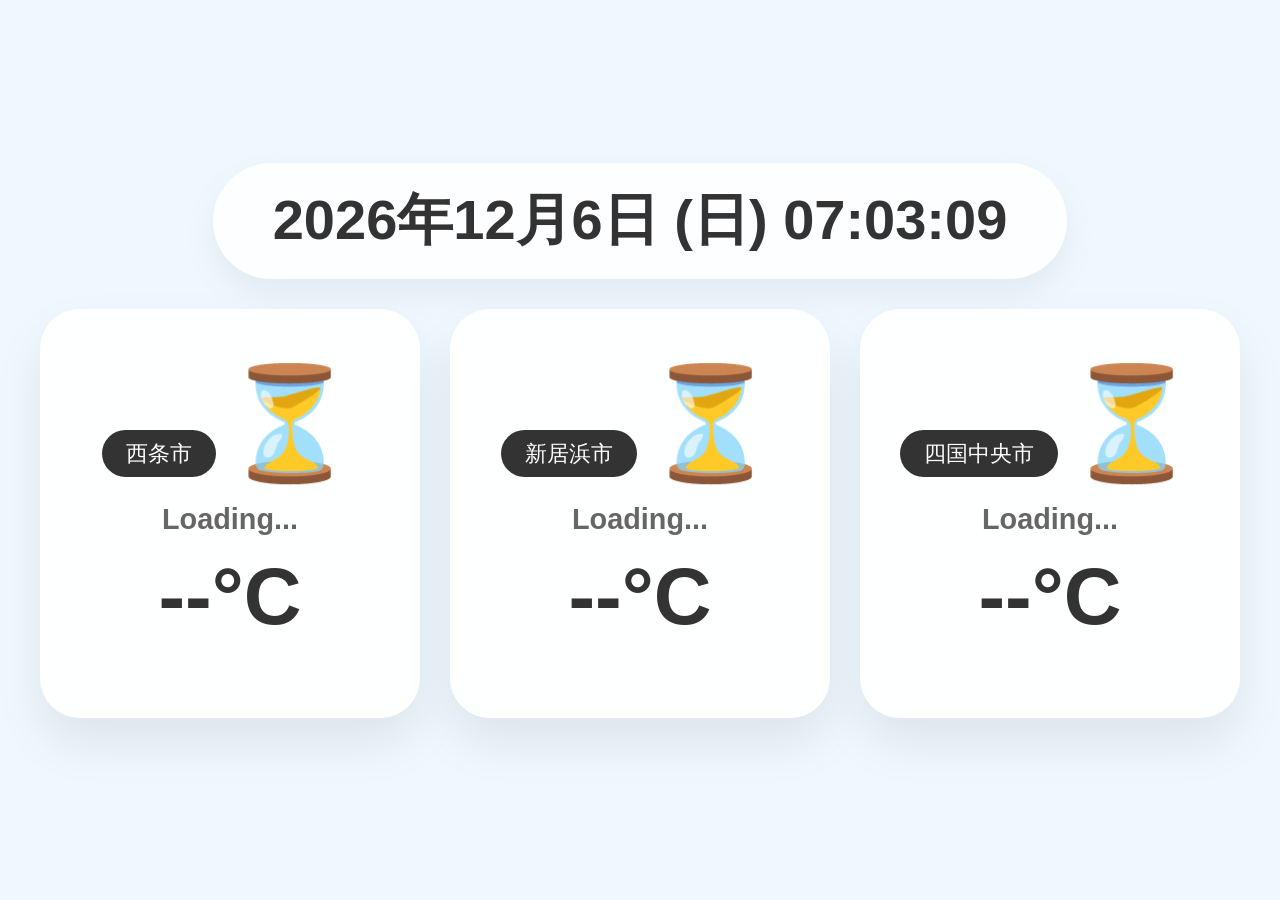
==== gemini-code-天気シンプル.html @ faa868eb "Add files via upload" ====
<!DOCTYPE html>
<html lang="ja">
<head>
    <meta charset="UTF-8">
    <title>東予3市 Dynamic Weather</title>
    <style>
        :root {
            --bg-color: #f0f8ff;
            --accent-color: #333;
        }

        body {
            font-family: 'Helvetica Neue', Arial, sans-serif;
            display: flex;
            flex-direction: column;
            justify-content: center;
            align-items: center;
            min-height: 100vh;
            margin: 0;
            background: var(--bg-color);
            transition: background 1s ease;
        }

        /* 日時表示エリアをさらに巨大化 */
        #current-datetime {
            font-size: 3.5rem; /* 2.2rem -> 3.5rem に大幅アップ */
            font-weight: bold;
            color: #333;
            background: rgba(255, 255, 255, 0.8);
            backdrop-filter: blur(5px);
            padding: 20px 60px; /* 横の余白も広げてゆったりと */
            border-radius: 60px;
            margin-top: 20px;
            margin-bottom: 10px; /* カードとの間の余白 */
            box-shadow: 0 15px 35px rgba(0,0,0,0.06);
            animation: fadeIn 1s forwards ease-out;
            text-align: center;
        }

        /* コンテナの幅 */
        .weather-container {
            display: flex;
            gap: 30px;
            padding: 20px 40px 40px 40px;
            max-width: 1400px;
            width: 100%;
            justify-content: center;
            box-sizing: border-box;
            flex-wrap: wrap;
        }

        /* カードのスタイル */
        .weather-card {
            background: rgba(255, 255, 255, 0.9);
            backdrop-filter: blur(10px);
            padding: 50px 40px;
            border-radius: 40px;
            text-align: center;
            box-shadow: 0 25px 50px rgba(0,0,0,0.08);
            transform: translateY(50px);
            opacity: 0;
            animation: floatIn 1s forwards ease-out;
            flex: 1;
            min-width: 320px;
            box-sizing: border-box;
        }

        @keyframes fadeIn {
            from { opacity: 0; transform: translateY(-20px); }
            to { opacity: 1; transform: translateY(0); }
        }

        .weather-card:nth-child(1) { animation-delay: 0s; }
        .weather-card:nth-child(2) { animation-delay: 0.2s; }
        .weather-card:nth-child(3) { animation-delay: 0.4s; }

        @keyframes floatIn {
            to { transform: translateY(0); opacity: 1; }
        }

        /* アイコン */
        .icon {
            font-size: 110px;
            display: inline-block;
            margin-bottom: 15px;
        }

        .bounce { animation: bounce 2s infinite ease-in-out; }
        @keyframes bounce {
            0%, 100% { transform: translateY(0); }
            50% { transform: translateY(-20px); }
        }

        .spin { animation: spin 10s infinite linear; }
        @keyframes spin { from { transform: rotate(0deg); } to { transform: rotate(360deg); } }

        /* 文字サイズ */
        .temp { font-size: 5rem; font-weight: bold; color: var(--accent-color); margin: 15px 0; }
        .status { font-size: 1.8rem; color: #666; font-weight: bold; }
        .location { font-size: 1.4rem; background: #333; color: #fff; padding: 8px 24px; border-radius: 25px; display: inline-block; }
        .last-update { font-size: 0.95rem; color: #999; margin-top: 25px; }
    </style>
</head>
<body>

    <div id="current-datetime">----年--月--日 (水) --:--:--</div>

    <div class="weather-container">
        <div class="weather-card" id="saijo">
            <div class="location">西条市</div>
            <div class="icon">⏳</div>
            <div class="status">Loading...</div>
            <div class="temp">--°C</div>
            <div class="last-update"></div>
        </div>

        <div class="weather-card" id="niihama">
            <div class="location">新居浜市</div>
            <div class="icon">⏳</div>
            <div class="status">Loading...</div>
            <div class="temp">--°C</div>
            <div class="last-update"></div>
        </div>

        <div class="weather-card" id="shikokuchuo">
            <div class="location">四国中央市</div>
            <div class="icon">⏳</div>
            <div class="status">Loading...</div>
            <div class="temp">--°C</div>
            <div class="last-update"></div>
        </div>
    </div>

    <script>
        const CITIES = [
            { id: 'saijo', lat: 33.91, lon: 133.18 },
            { id: 'niihama', lat: 33.96, lon: 133.28 },
            { id: 'shikokuchuo', lat: 33.98, lon: 133.54 }
        ];

        function updateClock() {
            const now = new Date();
            const year = now.getFullYear();
            const month = now.getMonth() + 1;
            const date = now.getDate();
            const dayList = ['日', '月', '火', '水', '木', '金', '土'];
            const day = dayList[now.getDay()];
            
            const hours = String(now.getHours()).padStart(2, '0');
            const minutes = String(now.getMinutes()).padStart(2, '0');
            const seconds = String(now.getSeconds()).padStart(2, '0');

            document.getElementById('current-datetime').innerText = 
                `${year}年${month}月${date}日 (${day}) ${hours}:${minutes}:${seconds}`;
        }

        async function updateWeather() {
            try {
                const lats = CITIES.map(c => c.lat).join(',');
                const lons = CITIES.map(c => c.lon).join(',');
                
                const response = await fetch(`https://api.open-meteo.com/v1/forecast?latitude=${lats}&longitude=${lons}&current_weather=true&timezone=Asia%2FTokyo`);
                const data = await response.json();

                const weatherDataArray = Array.isArray(data) ? data : [data];

                let totalColorR = 0, totalColorG = 0, totalColorB = 0;

                weatherDataArray.forEach((weatherData, index) => {
                    const { temperature, weathercode } = weatherData.current_weather;
                    const city = CITIES[index];
                    
                    let info = { text: "不明", icon: "❓", color: "#f0f8ff", animate: "" };
                    
                    if (weathercode === 0) {
                        info = { text: "快晴", icon: "☀️", color: "#fff9e6", animate: "spin" };
                    } else if (weathercode <= 3) {
                        info = { text: "晴れ・曇り", icon: "🌤", color: "#e6f7ff", animate: "bounce" };
                    } else if (weathercode >= 61) {
                        info = { text: "雨", icon: "☔", color: "#e1e1f5", animate: "bounce" };
                    }

                    const hex = info.color.replace('#', '');
                    totalColorR += parseInt(hex.substring(0, 2), 16);
                    totalColorG += parseInt(hex.substring(2, 4), 16);
                    totalColorB += parseInt(hex.substring(4, 6), 16);

                    const card = document.getElementById(city.id);
                    
                    const iconEl = card.querySelector('.icon');
                    iconEl.innerText = info.icon;
                    iconEl.className = `icon ${info.animate}`;
                    
                    card.querySelector('.status').innerText = info.text;
                    card.querySelector('.temp').innerText = `${temperature}°C`;
                    card.querySelector('.last-update').innerText = `取得時刻: ${new Date().toLocaleTimeString()}`;
                });

                const avgR = Math.round(totalColorR / CITIES.length);
                const avgG = Math.round(totalColorG / CITIES.length);
                const avgB = Math.round(totalColorB / CITIES.length);
                document.body.style.backgroundColor = `rgb(${avgR}, ${avgG}, ${avgB})`;

            } catch (e) {
                console.error("エラーだね", e);
            }
        }

        updateClock();
        setInterval(updateClock, 1000);

        updateWeather();
        setInterval(updateWeather, 3600000);
    </script>
</body>
</html>
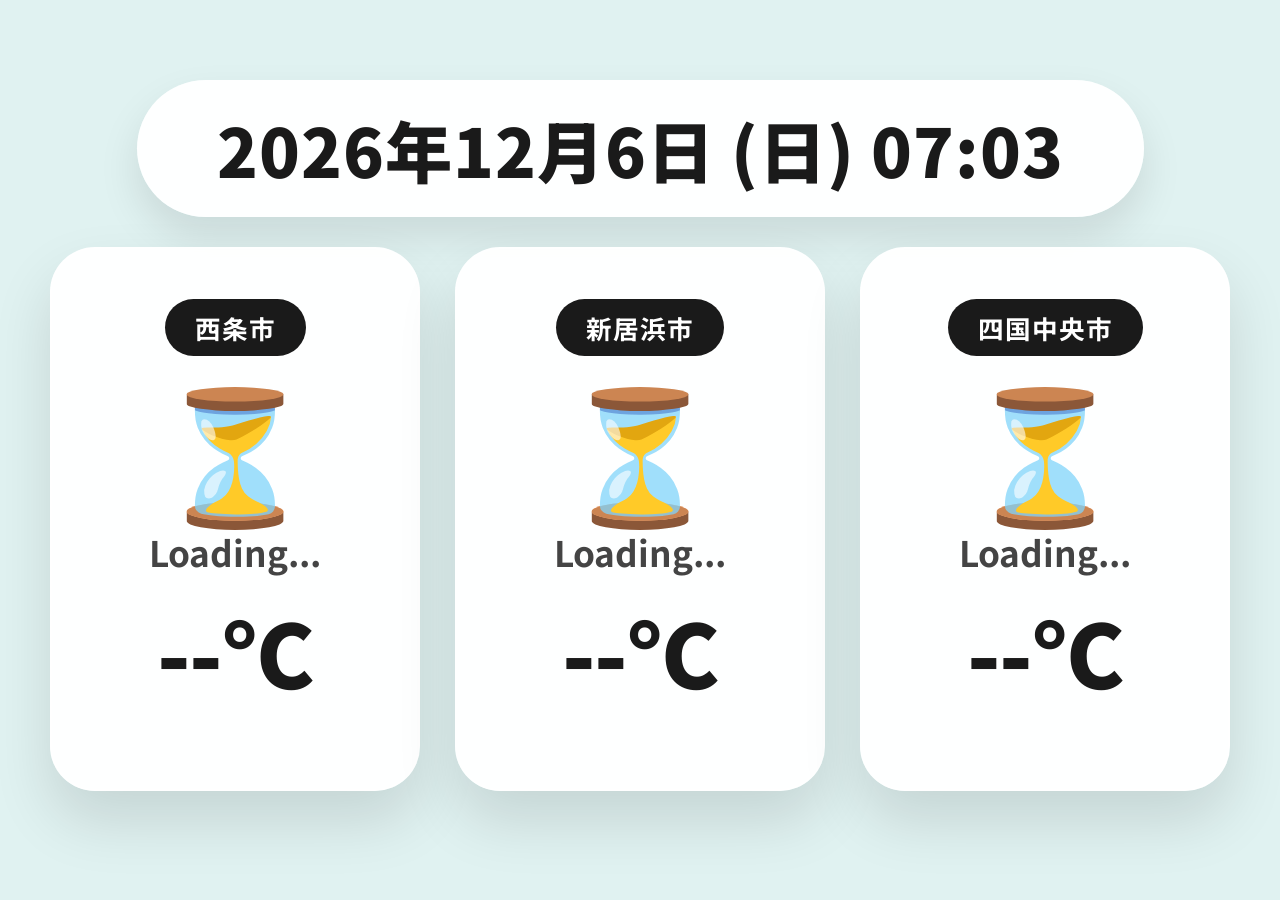
==== commit bec295cf: "Update gemini-code-天気シンプル.html" ====
--- a/gemini-code-天気シンプル.html
+++ b/gemini-code-天気シンプル.html
@@ -2,15 +2,19 @@
 <html lang="ja">
 <head>
     <meta charset="UTF-8">
-    <title>東予3市 Dynamic Weather</title>
+    <title>東予3市 Dynamic Weather - Summer Edition</title>
+    <link rel="preconnect" href="https://fonts.googleapis.com">
+    <link rel="preconnect" href="https://fonts.gstatic.com" crossorigin>
+    <link href="https://fonts.googleapis.com/css2?family=Noto+Color+Emoji&family=Noto+Sans+JP:wght@700;900&display=swap" rel="stylesheet">
+    
     <style>
         :root {
-            --bg-color: #f0f8ff;
-            --accent-color: #333;
+            --bg-color: #e0f2f1; /* 夏らしい爽やかな薄いミントブルー */
+            --text-main: #1a1a1a; /* コントラストを上げるためにより黒く */
         }
 
         body {
-            font-family: 'Helvetica Neue', Arial, sans-serif;
+            font-family: 'Noto Sans JP', 'Noto Color Emoji', 'Helvetica Neue', Arial, sans-serif;
             display: flex;
             flex-direction: column;
             justify-content: center;
@@ -19,30 +23,32 @@
             margin: 0;
             background: var(--bg-color);
             transition: background 1s ease;
-        }
-
-        /* 日時表示エリアをさらに巨大化 */
+            overflow: hidden; /* サイネージ用に見切れ・スクロールを防止 */
+        }
+
+        /* 日時表示エリア（秒なし・超高コントラスト） */
         #current-datetime {
-            font-size: 3.5rem; /* 2.2rem -> 3.5rem に大幅アップ */
-            font-weight: bold;
-            color: #333;
-            background: rgba(255, 255, 255, 0.8);
-            backdrop-filter: blur(5px);
-            padding: 20px 60px; /* 横の余白も広げてゆったりと */
-            border-radius: 60px;
-            margin-top: 20px;
-            margin-bottom: 10px; /* カードとの間の余白 */
-            box-shadow: 0 15px 35px rgba(0,0,0,0.06);
+            font-size: 4.2rem;
+            font-weight: 900;
+            color: var(--text-main);
+            background: rgba(255, 255, 255, 0.95);
+            backdrop-filter: blur(8px);
+            padding: 20px 80px;
+            border-radius: 80px;
+            margin-top: 10px;
+            margin-bottom: 20px;
+            box-shadow: 0 20px 40px rgba(0,0,0,0.1);
             animation: fadeIn 1s forwards ease-out;
             text-align: center;
+            letter-spacing: 1px;
         }
 
         /* コンテナの幅 */
         .weather-container {
             display: flex;
-            gap: 30px;
-            padding: 20px 40px 40px 40px;
-            max-width: 1400px;
+            gap: 35px;
+            padding: 10px 50px 40px 50px;
+            max-width: 1600px;
             width: 100%;
             justify-content: center;
             box-sizing: border-box;
@@ -51,18 +57,19 @@
 
         /* カードのスタイル */
         .weather-card {
-            background: rgba(255, 255, 255, 0.9);
-            backdrop-filter: blur(10px);
+            background: rgba(255, 255, 255, 0.95);
+            backdrop-filter: blur(12px);
             padding: 50px 40px;
-            border-radius: 40px;
+            border-radius: 45px;
             text-align: center;
-            box-shadow: 0 25px 50px rgba(0,0,0,0.08);
+            box-shadow: 0 30px 60px rgba(0,0,0,0.12);
             transform: translateY(50px);
             opacity: 0;
             animation: floatIn 1s forwards ease-out;
             flex: 1;
-            min-width: 320px;
+            min-width: 340px;
             box-sizing: border-box;
+            border: 2px solid rgba(255,255,255,0.5);
         }
 
         @keyframes fadeIn {
@@ -78,37 +85,69 @@
             to { transform: translateY(0); opacity: 1; }
         }
 
-        /* アイコン */
+        /* 都市名のバッジ */
+        .location { 
+            font-size: 1.6rem;
+            background: #1a1a1a;
+            color: #fff; 
+            padding: 10px 30px; 
+            border-radius: 30px; 
+            display: inline-block; 
+            font-weight: 700;
+            letter-spacing: 1px;
+        }
+
+        /* アイコン（都市名と被らないようマージンを調整、動きを少なめに） */
         .icon {
-            font-size: 110px;
+            font-size: 130px;
             display: inline-block;
+            margin-top: 25px; /* 上の都市名バッジとの隙間をしっかり確保 */
             margin-bottom: 15px;
-        }
-
-        .bounce { animation: bounce 2s infinite ease-in-out; }
+            line-height: 1;
+        }
+
+        /* バウンスの動きを半分（-10px）にし、3秒かけてゆったり動かす */
+        .bounce { animation: bounce 3s infinite ease-in-out; }
         @keyframes bounce {
             0%, 100% { transform: translateY(0); }
-            50% { transform: translateY(-20px); }
-        }
-
-        .spin { animation: spin 10s infinite linear; }
+            50% { transform: translateY(-10px); } 
+        }
+
+        /* 回転も12秒かけて超ゆっくり回す */
+        .spin { animation: spin 12s infinite linear; }
         @keyframes spin { from { transform: rotate(0deg); } to { transform: rotate(360deg); } }
 
         /* 文字サイズ */
-        .temp { font-size: 5rem; font-weight: bold; color: var(--accent-color); margin: 15px 0; }
-        .status { font-size: 1.8rem; color: #666; font-weight: bold; }
-        .location { font-size: 1.4rem; background: #333; color: #fff; padding: 8px 24px; border-radius: 25px; display: inline-block; }
-        .last-update { font-size: 0.95rem; color: #999; margin-top: 25px; }
+        .temp { 
+            font-size: 5.5rem; 
+            font-weight: 900; 
+            color: var(--text-main); 
+            margin: 10px 0; 
+            letter-spacing: -2px;
+        }
+        
+        .status { 
+            font-size: 2.2rem; 
+            color: #444; 
+            font-weight: 700; 
+        }
+        
+        .last-update { 
+            font-size: 1rem; 
+            color: #777; 
+            margin-top: 25px; 
+            font-weight: 700;
+        }
     </style>
 </head>
 <body>
 
-    <div id="current-datetime">----年--月--日 (水) --:--:--</div>
+    <div id="current-datetime">----年--月--日 (水) --:--</div>
 
     <div class="weather-container">
         <div class="weather-card" id="saijo">
             <div class="location">西条市</div>
-            <div class="icon">⏳</div>
+            <div><span class="icon">⏳</span></div>
             <div class="status">Loading...</div>
             <div class="temp">--°C</div>
             <div class="last-update"></div>
@@ -116,7 +155,7 @@
 
         <div class="weather-card" id="niihama">
             <div class="location">新居浜市</div>
-            <div class="icon">⏳</div>
+            <div><span class="icon">⏳</span></div>
             <div class="status">Loading...</div>
             <div class="temp">--°C</div>
             <div class="last-update"></div>
@@ -124,7 +163,7 @@
 
         <div class="weather-card" id="shikokuchuo">
             <div class="location">四国中央市</div>
-            <div class="icon">⏳</div>
+            <div><span class="icon">⏳</span></div>
             <div class="status">Loading...</div>
             <div class="temp">--°C</div>
             <div class="last-update"></div>
@@ -146,12 +185,12 @@
             const dayList = ['日', '月', '火', '水', '木', '金', '土'];
             const day = dayList[now.getDay()];
             
+            // 時・分のみ（秒は取得しない）
             const hours = String(now.getHours()).padStart(2, '0');
             const minutes = String(now.getMinutes()).padStart(2, '0');
-            const seconds = String(now.getSeconds()).padStart(2, '0');
 
             document.getElementById('current-datetime').innerText = 
-                `${year}年${month}月${date}日 (${day}) ${hours}:${minutes}:${seconds}`;
+                `${year}年${month}月${date}日 (${day}) ${hours}:${minutes}`;
         }
 
         async function updateWeather() {
@@ -170,14 +209,14 @@
                     const { temperature, weathercode } = weatherData.current_weather;
                     const city = CITIES[index];
                     
-                    let info = { text: "不明", icon: "❓", color: "#f0f8ff", animate: "" };
+                    let info = { text: "不明", icon: "❓", color: "#e0f2f1", animate: "" };
                     
                     if (weathercode === 0) {
-                        info = { text: "快晴", icon: "☀️", color: "#fff9e6", animate: "spin" };
+                        info = { text: "快晴", icon: "☀️", color: "#fff3e0", animate: "spin" };
                     } else if (weathercode <= 3) {
-                        info = { text: "晴れ・曇り", icon: "🌤", color: "#e6f7ff", animate: "bounce" };
+                        info = { text: "晴れ・曇り", icon: "🌤", color: "#e1f5fe", animate: "bounce" };
                     } else if (weathercode >= 61) {
-                        info = { text: "雨", icon: "☔", color: "#e1e1f5", animate: "bounce" };
+                        info = { text: "雨", icon: "☔", color: "#e8eaf6", animate: "bounce" };
                     }
 
                     const hex = info.color.replace('#', '');
@@ -193,7 +232,7 @@
                     
                     card.querySelector('.status').innerText = info.text;
                     card.querySelector('.temp').innerText = `${temperature}°C`;
-                    card.querySelector('.last-update').innerText = `取得時刻: ${new Date().toLocaleTimeString()}`;
+                    card.querySelector('.last-update').innerText = `取得時刻: ${new Date().toLocaleTimeString([], {hour: '2-digit', minute:'2-digit'})}`;
                 });
 
                 const avgR = Math.round(totalColorR / CITIES.length);
@@ -207,10 +246,10 @@
         }
 
         updateClock();
-        setInterval(updateClock, 1000);
+        setInterval(updateClock, 1000); // 1秒ごとにチェック（分の切り替わりをスムーズにするため）
 
         updateWeather();
         setInterval(updateWeather, 3600000);
     </script>
 </body>
-</html>+</html>
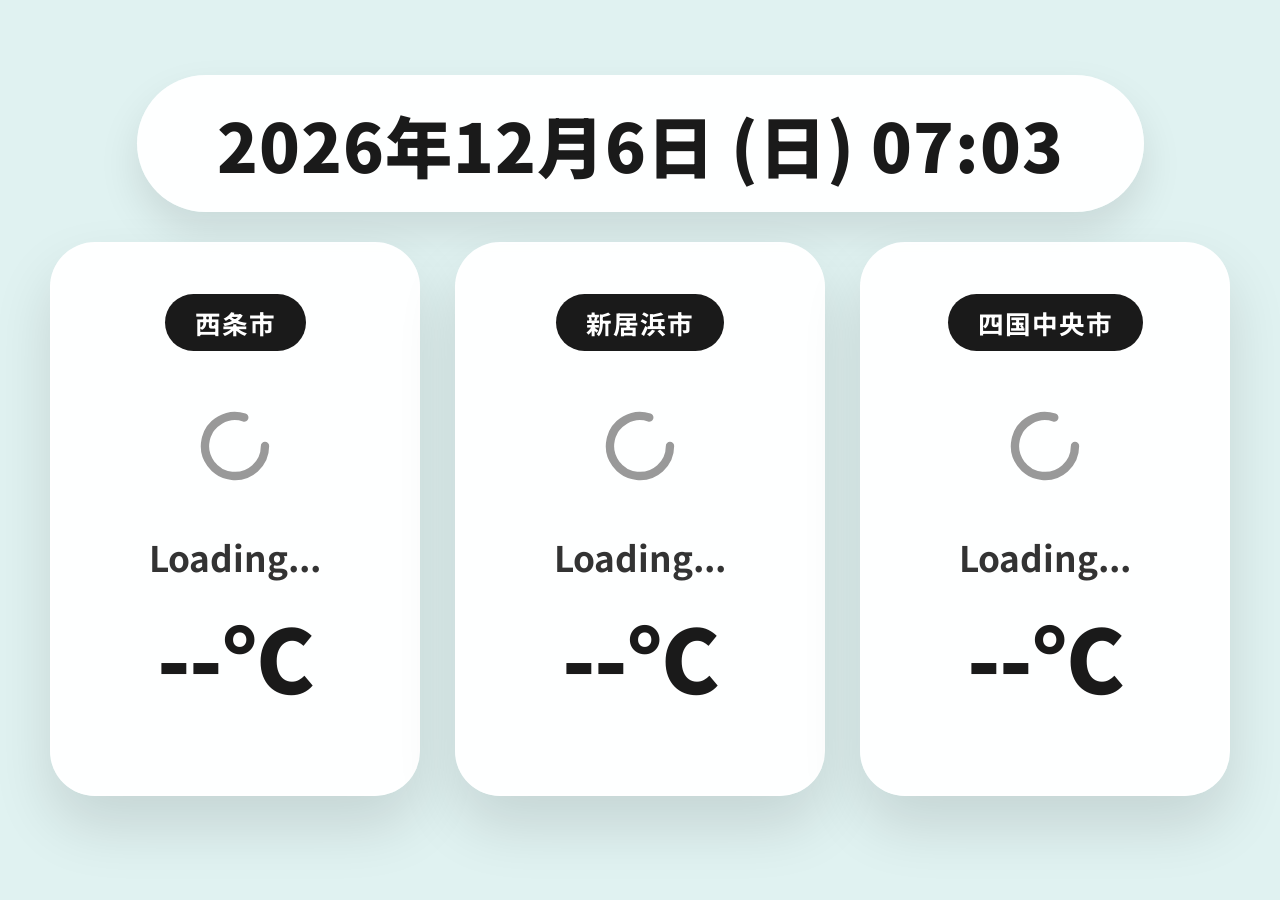
==== commit d955c451: "Update gemini-code-天気シンプル.html" ====
--- a/gemini-code-天気シンプル.html
+++ b/gemini-code-天気シンプル.html
@@ -2,19 +2,19 @@
 <html lang="ja">
 <head>
     <meta charset="UTF-8">
-    <title>東予3市 Dynamic Weather - Summer Edition</title>
+    <title>東予3市 Dynamic Weather - High Visibility Edition</title>
     <link rel="preconnect" href="https://fonts.googleapis.com">
     <link rel="preconnect" href="https://fonts.gstatic.com" crossorigin>
-    <link href="https://fonts.googleapis.com/css2?family=Noto+Color+Emoji&family=Noto+Sans+JP:wght@700;900&display=swap" rel="stylesheet">
+    <link href="https://fonts.googleapis.com/css2?family=Noto+Sans+JP:wght@700;900&display=swap" rel="stylesheet">
     
     <style>
         :root {
             --bg-color: #e0f2f1; /* 夏らしい爽やかな薄いミントブルー */
-            --text-main: #1a1a1a; /* コントラストを上げるためにより黒く */
+            --text-main: #1a1a1a; /* 超高コントラストな黒 */
         }
 
         body {
-            font-family: 'Noto Sans JP', 'Noto Color Emoji', 'Helvetica Neue', Arial, sans-serif;
+            font-family: 'Noto Sans JP', 'Helvetica Neue', Arial, sans-serif;
             display: flex;
             flex-direction: column;
             justify-content: center;
@@ -23,7 +23,7 @@
             margin: 0;
             background: var(--bg-color);
             transition: background 1s ease;
-            overflow: hidden; /* サイネージ用に見切れ・スクロールを防止 */
+            overflow: hidden; /* スクロールバーを強制非表示 */
         }
 
         /* 日時表示エリア（秒なし・超高コントラスト） */
@@ -97,24 +97,25 @@
             letter-spacing: 1px;
         }
 
-        /* アイコン（都市名と被らないようマージンを調整、動きを少なめに） */
-        .icon {
-            font-size: 130px;
-            display: inline-block;
-            margin-top: 25px; /* 上の都市名バッジとの隙間をしっかり確保 */
-            margin-bottom: 15px;
-            line-height: 1;
-        }
-
-        /* バウンスの動きを半分（-10px）にし、3秒かけてゆったり動かす */
+        /* アイコン表示エリア（絶対に被らないよう上の余白を多めに） */
+        .icon-box {
+            width: 140px;
+            height: 140px;
+            margin: 25px auto 15px auto; /* 上に25pxのガッツリ隙間を確保 */
+            display: flex;
+            justify-content: center;
+            align-items: center;
+        }
+
+        /* アニメーション控えめ（バウンス幅をさらに小さくマイルドに） */
         .bounce { animation: bounce 3s infinite ease-in-out; }
         @keyframes bounce {
             0%, 100% { transform: translateY(0); }
-            50% { transform: translateY(-10px); } 
-        }
-
-        /* 回転も12秒かけて超ゆっくり回す */
-        .spin { animation: spin 12s infinite linear; }
+            50% { transform: translateY(-8px); } /* 8pxだけゆったり動かす */
+        }
+
+        /* 回転も超ゆっくり（15秒かけて1周） */
+        .spin { animation: spin 15s infinite linear; }
         @keyframes spin { from { transform: rotate(0deg); } to { transform: rotate(360deg); } }
 
         /* 文字サイズ */
@@ -128,7 +129,7 @@
         
         .status { 
             font-size: 2.2rem; 
-            color: #444; 
+            color: #333; 
             font-weight: 700; 
         }
         
@@ -147,7 +148,7 @@
     <div class="weather-container">
         <div class="weather-card" id="saijo">
             <div class="location">西条市</div>
-            <div><span class="icon">⏳</span></div>
+            <div class="icon-box"></div>
             <div class="status">Loading...</div>
             <div class="temp">--°C</div>
             <div class="last-update"></div>
@@ -155,7 +156,7 @@
 
         <div class="weather-card" id="niihama">
             <div class="location">新居浜市</div>
-            <div><span class="icon">⏳</span></div>
+            <div class="icon-box"></div>
             <div class="status">Loading...</div>
             <div class="temp">--°C</div>
             <div class="last-update"></div>
@@ -163,7 +164,7 @@
 
         <div class="weather-card" id="shikokuchuo">
             <div class="location">四国中央市</div>
-            <div><span class="icon">⏳</span></div>
+            <div class="icon-box"></div>
             <div class="status">Loading...</div>
             <div class="temp">--°C</div>
             <div class="last-update"></div>
@@ -176,6 +177,15 @@
             { id: 'niihama', lat: 33.96, lon: 133.28 },
             { id: 'shikokuchuo', lat: 33.98, lon: 133.54 }
         ];
+
+        // 絶対にバグらないSVGアイコンのデータ（夏らしくクッキリした色調）
+        const ICONS = {
+            loading: `<svg width="80" height="80" viewBox="0 0 24 24" fill="none" stroke="#999" stroke-width="2.5" stroke-linecap="round" class="spin"><path d="M21 12a9 9 0 1 1-6.219-8.56"/></svg>`,
+            clear: `<svg width="130" height="130" viewBox="0 0 24 24" fill="none" stroke="#ff8c00" stroke-width="2" stroke-linecap="round" stroke-linejoin="round" class="spin"><circle cx="12" cy="12" r="4"/><path d="M12 2v2M12 20v2M4.93 4.93l1.41 1.41M17.66 17.66l1.41 1.41M2 12h2M20 12h2M6.34 17.66l-1.41 1.41M19.07 4.93l-1.41 1.41"/></svg>`,
+            cloudy: `<svg width="130" height="130" viewBox="0 0 24 24" fill="none" stroke="#0288d1" stroke-width="2" stroke-linecap="round" stroke-linejoin="round" class="bounce"><path d="M12 2v2M4.93 4.93l1.41 1.41M20 12h2M19.07 4.93l-1.41 1.41"/><path d="M20 17.58A5 5 0 0 0 18 8h-1.26A8 8 0 1 0 4 16.25" fill="#fff" fill-opacity="0.8"/></svg>`,
+            rain: `<svg width="120" height="120" viewBox="0 0 24 24" fill="none" stroke="#3f51b5" stroke-width="2" stroke-linecap="round" stroke-linejoin="round" class="bounce"><path d="M20 16.58A5 5 0 0 0 18 7h-1.26A8 8 0 1 0 4 15.25"/><path d="M8 19l-1 3M12 19l-1 3M16 19l-1 3"/></svg>`,
+            unknown: `<svg width="100" height="100" viewBox="0 0 24 24" fill="none" stroke="#777" stroke-width="2" stroke-linecap="round"><circle cx="12" cy="12" r="10"/><path d="M9.09 9a3 3 0 0 1 5.83 1c0 2-3 3-3 3M12 17h.01"/></svg>`
+        };
 
         function updateClock() {
             const now = new Date();
@@ -185,13 +195,15 @@
             const dayList = ['日', '月', '火', '水', '木', '金', '土'];
             const day = dayList[now.getDay()];
             
-            // 時・分のみ（秒は取得しない）
             const hours = String(now.getHours()).padStart(2, '0');
             const minutes = String(now.getMinutes()).padStart(2, '0');
 
             document.getElementById('current-datetime').innerText = 
                 `${year}年${month}月${date}日 (${day}) ${hours}:${minutes}`;
         }
+
+        // 初期状態でローディングアニメーションを表示
+        document.querySelectorAll('.icon-box').forEach(el => el.innerHTML = ICONS.loading);
 
         async function updateWeather() {
             try {
@@ -209,14 +221,14 @@
                     const { temperature, weathercode } = weatherData.current_weather;
                     const city = CITIES[index];
                     
-                    let info = { text: "不明", icon: "❓", color: "#e0f2f1", animate: "" };
+                    let info = { text: "不明", iconHtml: ICONS.unknown, color: "#e0f2f1" };
                     
                     if (weathercode === 0) {
-                        info = { text: "快晴", icon: "☀️", color: "#fff3e0", animate: "spin" };
+                        info = { text: "快晴", iconHtml: ICONS.clear, color: "#fff3e0" }; // 爽やかな薄オレンジ
                     } else if (weathercode <= 3) {
-                        info = { text: "晴れ・曇り", icon: "🌤", color: "#e1f5fe", animate: "bounce" };
+                        info = { text: "晴れ・曇り", iconHtml: ICONS.cloudy, color: "#e1f5fe" }; // 涼しいライトブルー
                     } else if (weathercode >= 61) {
-                        info = { text: "雨", icon: "☔", color: "#e8eaf6", animate: "bounce" };
+                        info = { text: "雨", iconHtml: ICONS.rain, color: "#e8eaf6" }; // すっきりした薄紫
                     }
 
                     const hex = info.color.replace('#', '');
@@ -226,9 +238,8 @@
 
                     const card = document.getElementById(city.id);
                     
-                    const iconEl = card.querySelector('.icon');
-                    iconEl.innerText = info.icon;
-                    iconEl.className = `icon ${info.animate}`;
+                    // アイコンボックスの中身をSVGコードに差し替え
+                    card.querySelector('.icon-box').innerHTML = info.iconHtml;
                     
                     card.querySelector('.status').innerText = info.text;
                     card.querySelector('.temp').innerText = `${temperature}°C`;
@@ -246,7 +257,7 @@
         }
 
         updateClock();
-        setInterval(updateClock, 1000); // 1秒ごとにチェック（分の切り替わりをスムーズにするため）
+        setInterval(updateClock, 1000);
 
         updateWeather();
         setInterval(updateWeather, 3600000);
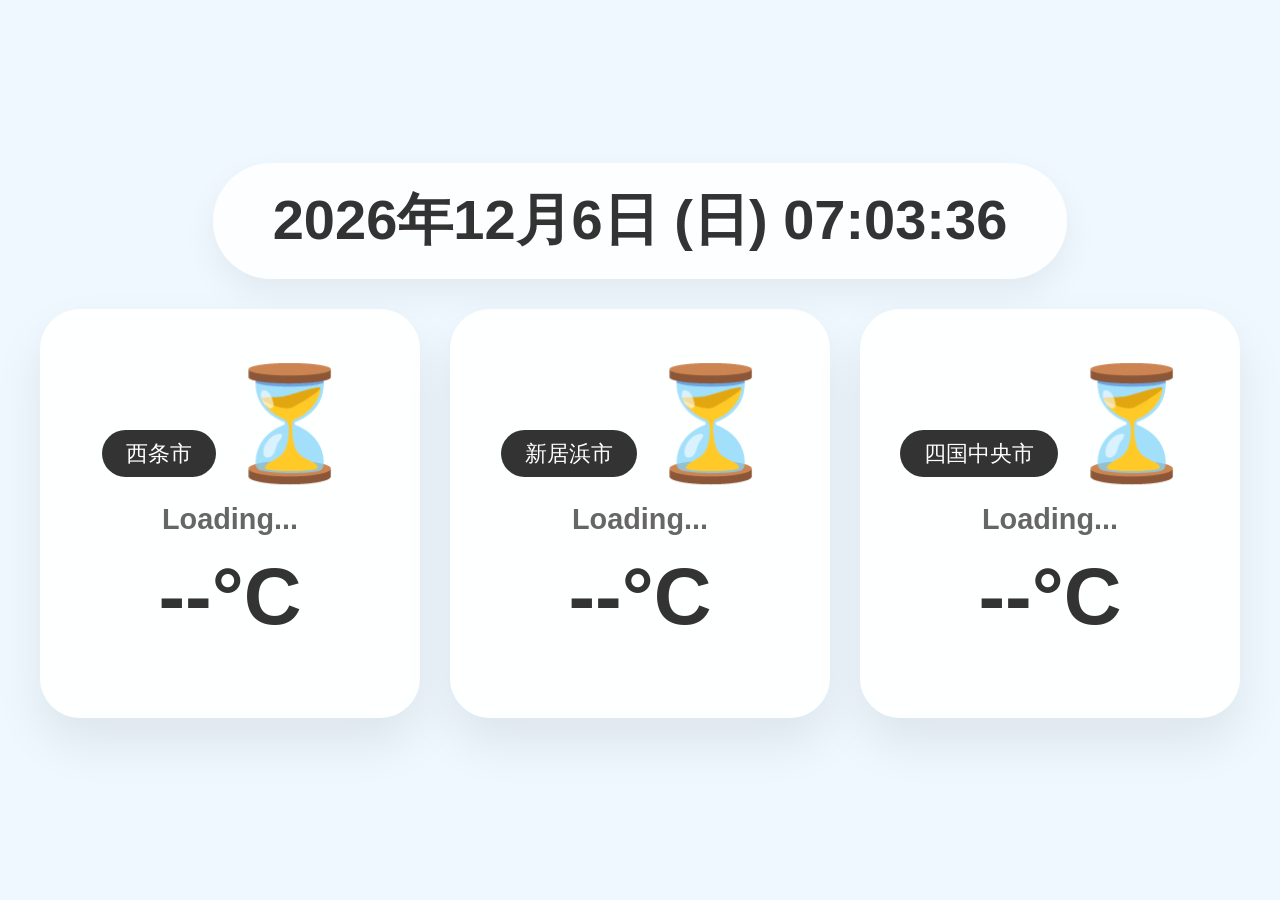
==== commit c62f1ba1: "Add files via upload" ====
--- a/gemini-code-天気シンプル.html
+++ b/gemini-code-天気シンプル.html
@@ -2,19 +2,15 @@
 <html lang="ja">
 <head>
     <meta charset="UTF-8">
-    <title>東予3市 Dynamic Weather - High Visibility Edition</title>
-    <link rel="preconnect" href="https://fonts.googleapis.com">
-    <link rel="preconnect" href="https://fonts.gstatic.com" crossorigin>
-    <link href="https://fonts.googleapis.com/css2?family=Noto+Sans+JP:wght@700;900&display=swap" rel="stylesheet">
-    
+    <title>東予3市 Dynamic Weather</title>
     <style>
         :root {
-            --bg-color: #e0f2f1; /* 夏らしい爽やかな薄いミントブルー */
-            --text-main: #1a1a1a; /* 超高コントラストな黒 */
+            --bg-color: #f0f8ff;
+            --accent-color: #333;
         }
 
         body {
-            font-family: 'Noto Sans JP', 'Helvetica Neue', Arial, sans-serif;
+            font-family: 'Helvetica Neue', Arial, sans-serif;
             display: flex;
             flex-direction: column;
             justify-content: center;
@@ -23,32 +19,30 @@
             margin: 0;
             background: var(--bg-color);
             transition: background 1s ease;
-            overflow: hidden; /* スクロールバーを強制非表示 */
-        }
-
-        /* 日時表示エリア（秒なし・超高コントラスト） */
+        }
+
+        /* 日時表示エリアをさらに巨大化 */
         #current-datetime {
-            font-size: 4.2rem;
-            font-weight: 900;
-            color: var(--text-main);
-            background: rgba(255, 255, 255, 0.95);
-            backdrop-filter: blur(8px);
-            padding: 20px 80px;
-            border-radius: 80px;
-            margin-top: 10px;
-            margin-bottom: 20px;
-            box-shadow: 0 20px 40px rgba(0,0,0,0.1);
+            font-size: 3.5rem; /* 2.2rem -> 3.5rem に大幅アップ */
+            font-weight: bold;
+            color: #333;
+            background: rgba(255, 255, 255, 0.8);
+            backdrop-filter: blur(5px);
+            padding: 20px 60px; /* 横の余白も広げてゆったりと */
+            border-radius: 60px;
+            margin-top: 20px;
+            margin-bottom: 10px; /* カードとの間の余白 */
+            box-shadow: 0 15px 35px rgba(0,0,0,0.06);
             animation: fadeIn 1s forwards ease-out;
             text-align: center;
-            letter-spacing: 1px;
         }
 
         /* コンテナの幅 */
         .weather-container {
             display: flex;
-            gap: 35px;
-            padding: 10px 50px 40px 50px;
-            max-width: 1600px;
+            gap: 30px;
+            padding: 20px 40px 40px 40px;
+            max-width: 1400px;
             width: 100%;
             justify-content: center;
             box-sizing: border-box;
@@ -57,19 +51,18 @@
 
         /* カードのスタイル */
         .weather-card {
-            background: rgba(255, 255, 255, 0.95);
-            backdrop-filter: blur(12px);
+            background: rgba(255, 255, 255, 0.9);
+            backdrop-filter: blur(10px);
             padding: 50px 40px;
-            border-radius: 45px;
+            border-radius: 40px;
             text-align: center;
-            box-shadow: 0 30px 60px rgba(0,0,0,0.12);
+            box-shadow: 0 25px 50px rgba(0,0,0,0.08);
             transform: translateY(50px);
             opacity: 0;
             animation: floatIn 1s forwards ease-out;
             flex: 1;
-            min-width: 340px;
+            min-width: 320px;
             box-sizing: border-box;
-            border: 2px solid rgba(255,255,255,0.5);
         }
 
         @keyframes fadeIn {
@@ -85,70 +78,37 @@
             to { transform: translateY(0); opacity: 1; }
         }
 
-        /* 都市名のバッジ */
-        .location { 
-            font-size: 1.6rem;
-            background: #1a1a1a;
-            color: #fff; 
-            padding: 10px 30px; 
-            border-radius: 30px; 
-            display: inline-block; 
-            font-weight: 700;
-            letter-spacing: 1px;
-        }
-
-        /* アイコン表示エリア（絶対に被らないよう上の余白を多めに） */
-        .icon-box {
-            width: 140px;
-            height: 140px;
-            margin: 25px auto 15px auto; /* 上に25pxのガッツリ隙間を確保 */
-            display: flex;
-            justify-content: center;
-            align-items: center;
-        }
-
-        /* アニメーション控えめ（バウンス幅をさらに小さくマイルドに） */
-        .bounce { animation: bounce 3s infinite ease-in-out; }
+        /* アイコン */
+        .icon {
+            font-size: 110px;
+            display: inline-block;
+            margin-bottom: 15px;
+        }
+
+        .bounce { animation: bounce 2s infinite ease-in-out; }
         @keyframes bounce {
             0%, 100% { transform: translateY(0); }
-            50% { transform: translateY(-8px); } /* 8pxだけゆったり動かす */
-        }
-
-        /* 回転も超ゆっくり（15秒かけて1周） */
-        .spin { animation: spin 15s infinite linear; }
+            50% { transform: translateY(-20px); }
+        }
+
+        .spin { animation: spin 10s infinite linear; }
         @keyframes spin { from { transform: rotate(0deg); } to { transform: rotate(360deg); } }
 
         /* 文字サイズ */
-        .temp { 
-            font-size: 5.5rem; 
-            font-weight: 900; 
-            color: var(--text-main); 
-            margin: 10px 0; 
-            letter-spacing: -2px;
-        }
-        
-        .status { 
-            font-size: 2.2rem; 
-            color: #333; 
-            font-weight: 700; 
-        }
-        
-        .last-update { 
-            font-size: 1rem; 
-            color: #777; 
-            margin-top: 25px; 
-            font-weight: 700;
-        }
+        .temp { font-size: 5rem; font-weight: bold; color: var(--accent-color); margin: 15px 0; }
+        .status { font-size: 1.8rem; color: #666; font-weight: bold; }
+        .location { font-size: 1.4rem; background: #333; color: #fff; padding: 8px 24px; border-radius: 25px; display: inline-block; }
+        .last-update { font-size: 0.95rem; color: #999; margin-top: 25px; }
     </style>
 </head>
 <body>
 
-    <div id="current-datetime">----年--月--日 (水) --:--</div>
+    <div id="current-datetime">----年--月--日 (水) --:--:--</div>
 
     <div class="weather-container">
         <div class="weather-card" id="saijo">
             <div class="location">西条市</div>
-            <div class="icon-box"></div>
+            <div class="icon">⏳</div>
             <div class="status">Loading...</div>
             <div class="temp">--°C</div>
             <div class="last-update"></div>
@@ -156,7 +116,7 @@
 
         <div class="weather-card" id="niihama">
             <div class="location">新居浜市</div>
-            <div class="icon-box"></div>
+            <div class="icon">⏳</div>
             <div class="status">Loading...</div>
             <div class="temp">--°C</div>
             <div class="last-update"></div>
@@ -164,7 +124,7 @@
 
         <div class="weather-card" id="shikokuchuo">
             <div class="location">四国中央市</div>
-            <div class="icon-box"></div>
+            <div class="icon">⏳</div>
             <div class="status">Loading...</div>
             <div class="temp">--°C</div>
             <div class="last-update"></div>
@@ -177,15 +137,6 @@
             { id: 'niihama', lat: 33.96, lon: 133.28 },
             { id: 'shikokuchuo', lat: 33.98, lon: 133.54 }
         ];
-
-        // 絶対にバグらないSVGアイコンのデータ（夏らしくクッキリした色調）
-        const ICONS = {
-            loading: `<svg width="80" height="80" viewBox="0 0 24 24" fill="none" stroke="#999" stroke-width="2.5" stroke-linecap="round" class="spin"><path d="M21 12a9 9 0 1 1-6.219-8.56"/></svg>`,
-            clear: `<svg width="130" height="130" viewBox="0 0 24 24" fill="none" stroke="#ff8c00" stroke-width="2" stroke-linecap="round" stroke-linejoin="round" class="spin"><circle cx="12" cy="12" r="4"/><path d="M12 2v2M12 20v2M4.93 4.93l1.41 1.41M17.66 17.66l1.41 1.41M2 12h2M20 12h2M6.34 17.66l-1.41 1.41M19.07 4.93l-1.41 1.41"/></svg>`,
-            cloudy: `<svg width="130" height="130" viewBox="0 0 24 24" fill="none" stroke="#0288d1" stroke-width="2" stroke-linecap="round" stroke-linejoin="round" class="bounce"><path d="M12 2v2M4.93 4.93l1.41 1.41M20 12h2M19.07 4.93l-1.41 1.41"/><path d="M20 17.58A5 5 0 0 0 18 8h-1.26A8 8 0 1 0 4 16.25" fill="#fff" fill-opacity="0.8"/></svg>`,
-            rain: `<svg width="120" height="120" viewBox="0 0 24 24" fill="none" stroke="#3f51b5" stroke-width="2" stroke-linecap="round" stroke-linejoin="round" class="bounce"><path d="M20 16.58A5 5 0 0 0 18 7h-1.26A8 8 0 1 0 4 15.25"/><path d="M8 19l-1 3M12 19l-1 3M16 19l-1 3"/></svg>`,
-            unknown: `<svg width="100" height="100" viewBox="0 0 24 24" fill="none" stroke="#777" stroke-width="2" stroke-linecap="round"><circle cx="12" cy="12" r="10"/><path d="M9.09 9a3 3 0 0 1 5.83 1c0 2-3 3-3 3M12 17h.01"/></svg>`
-        };
 
         function updateClock() {
             const now = new Date();
@@ -197,13 +148,11 @@
             
             const hours = String(now.getHours()).padStart(2, '0');
             const minutes = String(now.getMinutes()).padStart(2, '0');
+            const seconds = String(now.getSeconds()).padStart(2, '0');
 
             document.getElementById('current-datetime').innerText = 
-                `${year}年${month}月${date}日 (${day}) ${hours}:${minutes}`;
-        }
-
-        // 初期状態でローディングアニメーションを表示
-        document.querySelectorAll('.icon-box').forEach(el => el.innerHTML = ICONS.loading);
+                `${year}年${month}月${date}日 (${day}) ${hours}:${minutes}:${seconds}`;
+        }
 
         async function updateWeather() {
             try {
@@ -221,14 +170,14 @@
                     const { temperature, weathercode } = weatherData.current_weather;
                     const city = CITIES[index];
                     
-                    let info = { text: "不明", iconHtml: ICONS.unknown, color: "#e0f2f1" };
+                    let info = { text: "不明", icon: "❓", color: "#f0f8ff", animate: "" };
                     
                     if (weathercode === 0) {
-                        info = { text: "快晴", iconHtml: ICONS.clear, color: "#fff3e0" }; // 爽やかな薄オレンジ
+                        info = { text: "快晴", icon: "☀️", color: "#fff9e6", animate: "spin" };
                     } else if (weathercode <= 3) {
-                        info = { text: "晴れ・曇り", iconHtml: ICONS.cloudy, color: "#e1f5fe" }; // 涼しいライトブルー
+                        info = { text: "晴れ・曇り", icon: "🌤", color: "#e6f7ff", animate: "bounce" };
                     } else if (weathercode >= 61) {
-                        info = { text: "雨", iconHtml: ICONS.rain, color: "#e8eaf6" }; // すっきりした薄紫
+                        info = { text: "雨", icon: "☔", color: "#e1e1f5", animate: "bounce" };
                     }
 
                     const hex = info.color.replace('#', '');
@@ -238,12 +187,13 @@
 
                     const card = document.getElementById(city.id);
                     
-                    // アイコンボックスの中身をSVGコードに差し替え
-                    card.querySelector('.icon-box').innerHTML = info.iconHtml;
+                    const iconEl = card.querySelector('.icon');
+                    iconEl.innerText = info.icon;
+                    iconEl.className = `icon ${info.animate}`;
                     
                     card.querySelector('.status').innerText = info.text;
                     card.querySelector('.temp').innerText = `${temperature}°C`;
-                    card.querySelector('.last-update').innerText = `取得時刻: ${new Date().toLocaleTimeString([], {hour: '2-digit', minute:'2-digit'})}`;
+                    card.querySelector('.last-update').innerText = `取得時刻: ${new Date().toLocaleTimeString()}`;
                 });
 
                 const avgR = Math.round(totalColorR / CITIES.length);
@@ -263,4 +213,4 @@
         setInterval(updateWeather, 3600000);
     </script>
 </body>
-</html>
+</html>
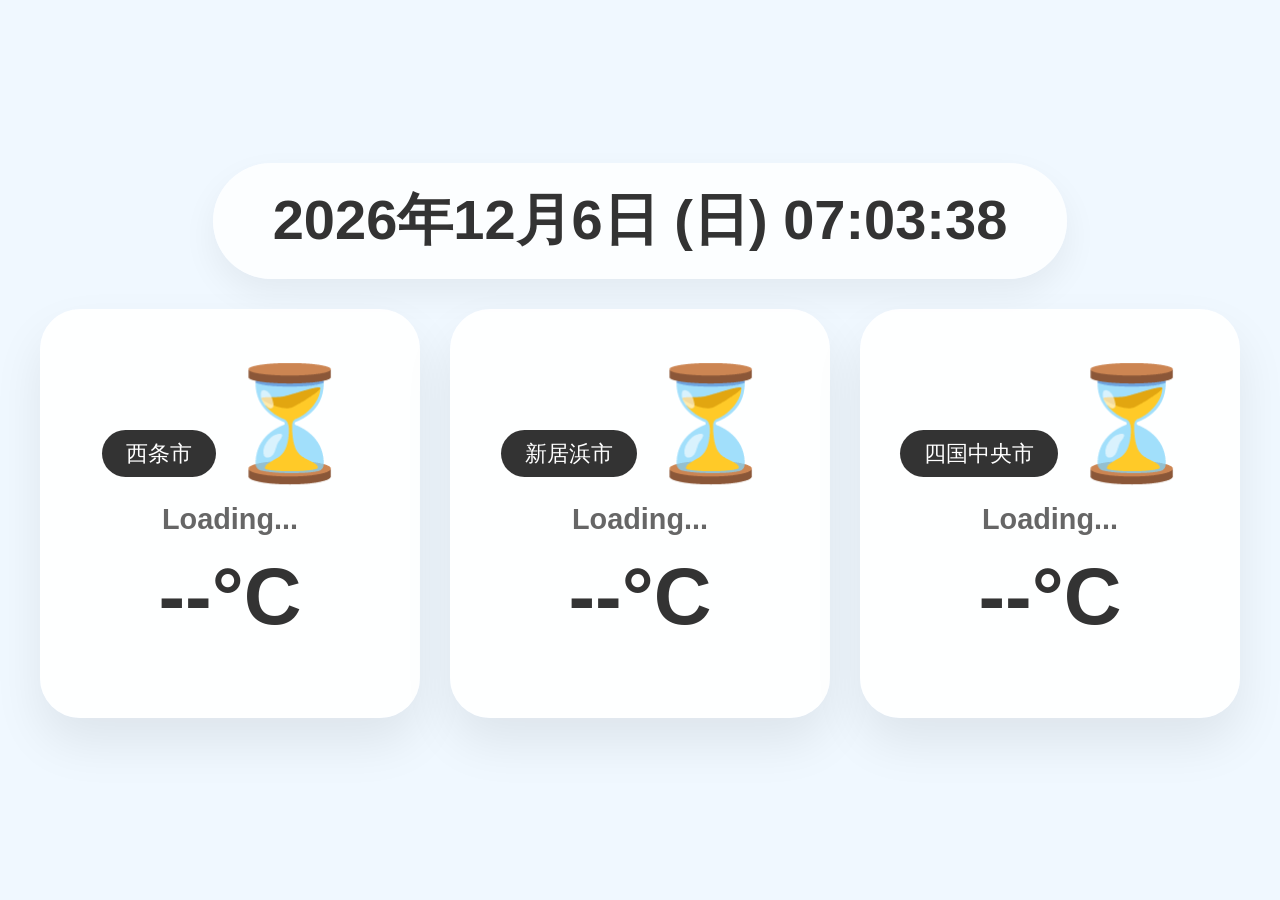
==== commit 336aae82: "Update gemini-code-天気シンプル.html" ====
--- a/gemini-code-天気シンプル.html
+++ b/gemini-code-天気シンプル.html
@@ -170,14 +170,14 @@
                     const { temperature, weathercode } = weatherData.current_weather;
                     const city = CITIES[index];
                     
-                    let info = { text: "不明", icon: "❓", color: "#f0f8ff", animate: "" };
+                    let info = { text: "不明", icon: "", color: "#f0f8ff", animate: "" };
                     
                     if (weathercode === 0) {
-                        info = { text: "快晴", icon: "☀️", color: "#fff9e6", animate: "spin" };
+                        info = { text: "快晴", icon: "", color: "#fff9e6", animate: "spin" };
                     } else if (weathercode <= 3) {
-                        info = { text: "晴れ・曇り", icon: "🌤", color: "#e6f7ff", animate: "bounce" };
+                        info = { text: "晴れ・曇り", icon: "", color: "#e6f7ff", animate: "bounce" };
                     } else if (weathercode >= 61) {
-                        info = { text: "雨", icon: "☔", color: "#e1e1f5", animate: "bounce" };
+                        info = { text: "雨", icon: "", color: "#e1e1f5", animate: "bounce" };
                     }
 
                     const hex = info.color.replace('#', '');
@@ -213,4 +213,4 @@
         setInterval(updateWeather, 3600000);
     </script>
 </body>
-</html>+</html>
